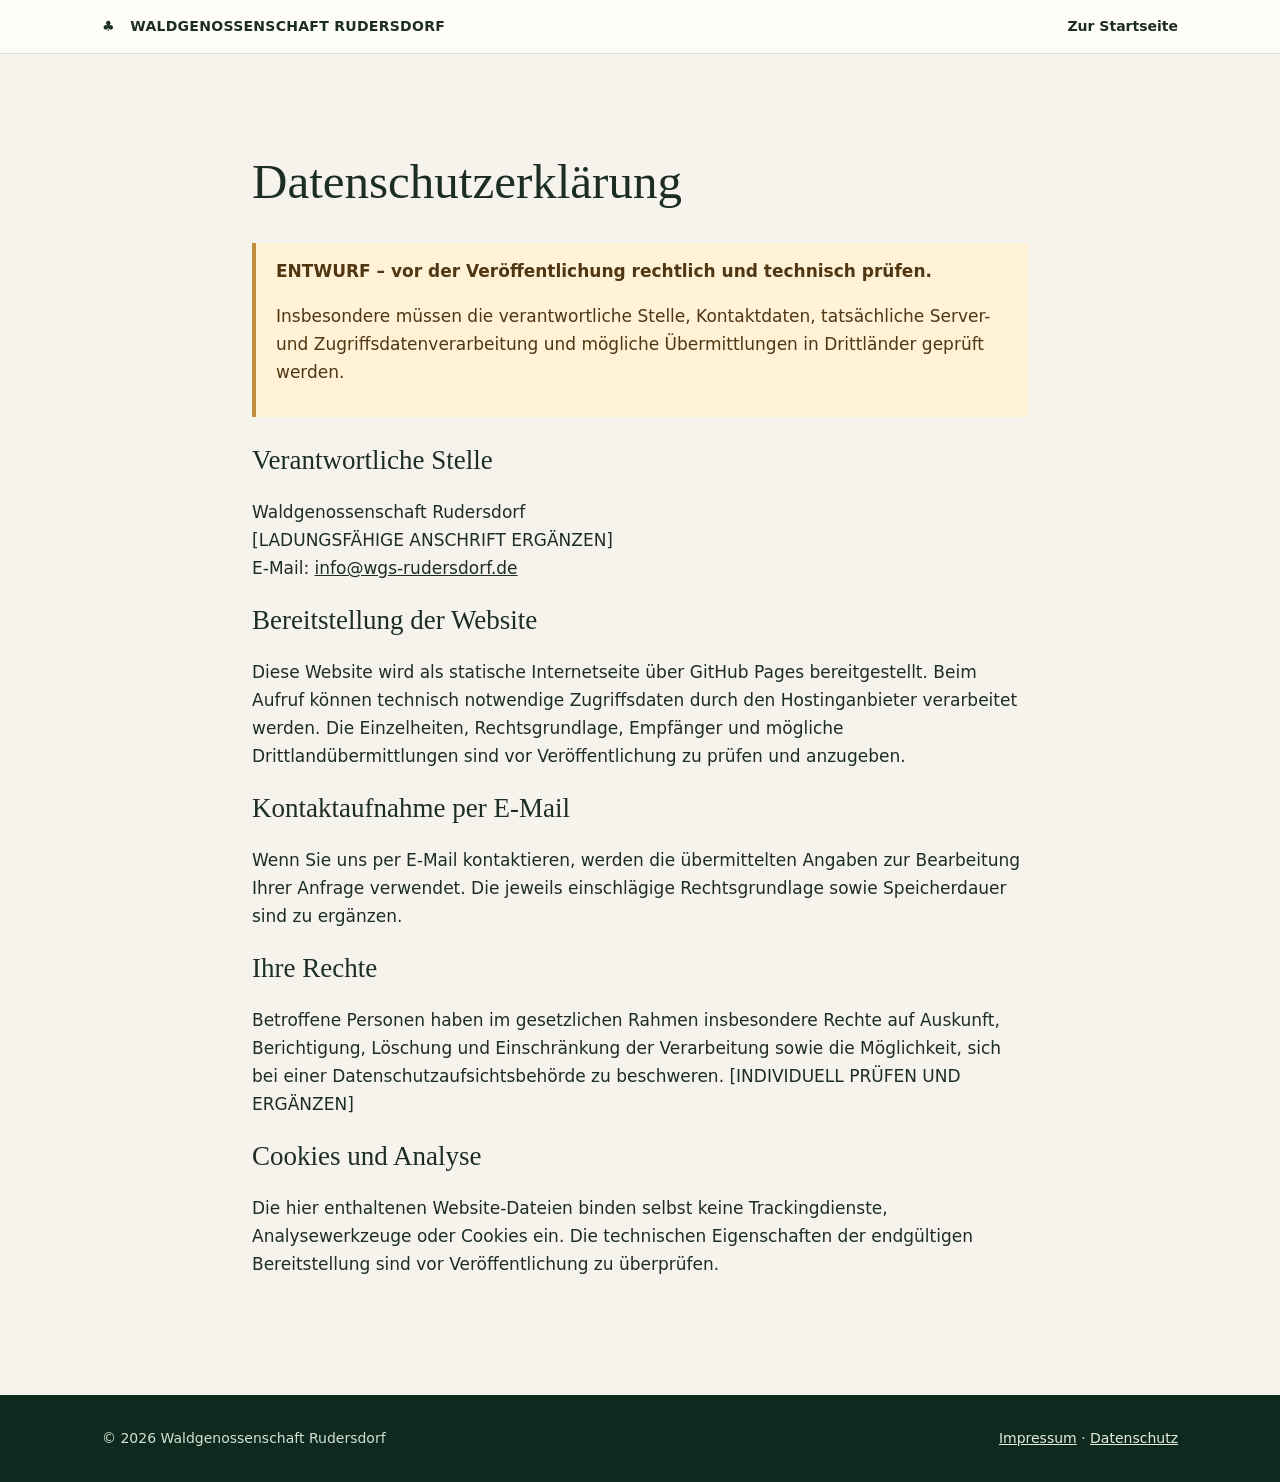
==== datenschutz.html @ ef657fe1 "Add files via upload" ====
<!doctype html><html lang="de"><head><meta charset="utf-8"><meta name="viewport" content="width=device-width,initial-scale=1"><link rel="stylesheet" href="styles.css"><title>Datenschutz – Waldgenossenschaft Rudersdorf</title></head><body><header><div class="nav"><a class="brand" href="index.html">♣ &nbsp; WALDGENOSSENSCHAFT RUDERSDORF</a><nav><a href="index.html">Zur Startseite</a></nav></div></header><main class="legal"><h1>Datenschutzerklärung</h1><div class="notice"><strong>ENTWURF – vor der Veröffentlichung rechtlich und technisch prüfen.</strong><p>Insbesondere müssen die verantwortliche Stelle, Kontaktdaten, tatsächliche Server- und Zugriffsdatenverarbeitung und mögliche Übermittlungen in Drittländer geprüft werden.</p></div><h2>Verantwortliche Stelle</h2><p>Waldgenossenschaft Rudersdorf<br>[LADUNGSFÄHIGE ANSCHRIFT ERGÄNZEN]<br>E-Mail: <a href="mailto:info@wgs-rudersdorf.de">info@wgs-rudersdorf.de</a></p><h2>Bereitstellung der Website</h2><p>Diese Website wird als statische Internetseite über GitHub Pages bereitgestellt. Beim Aufruf können technisch notwendige Zugriffsdaten durch den Hostinganbieter verarbeitet werden. Die Einzelheiten, Rechtsgrundlage, Empfänger und mögliche Drittlandübermittlungen sind vor Veröffentlichung zu prüfen und anzugeben.</p><h2>Kontaktaufnahme per E-Mail</h2><p>Wenn Sie uns per E-Mail kontaktieren, werden die übermittelten Angaben zur Bearbeitung Ihrer Anfrage verwendet. Die jeweils einschlägige Rechtsgrundlage sowie Speicherdauer sind zu ergänzen.</p><h2>Ihre Rechte</h2><p>Betroffene Personen haben im gesetzlichen Rahmen insbesondere Rechte auf Auskunft, Berichtigung, Löschung und Einschränkung der Verarbeitung sowie die Möglichkeit, sich bei einer Datenschutzaufsichtsbehörde zu beschweren. [INDIVIDUELL PRÜFEN UND ERGÄNZEN]</p><h2>Cookies und Analyse</h2><p>Die hier enthaltenen Website-Dateien binden selbst keine Trackingdienste, Analysewerkzeuge oder Cookies ein. Die technischen Eigenschaften der endgültigen Bereitstellung sind vor Veröffentlichung zu überprüfen.</p></main><footer><div class="container"><span>© 2026 Waldgenossenschaft Rudersdorf</span><span><a href="impressum.html">Impressum</a> · <a href="datenschutz.html">Datenschutz</a></span></div></footer></body></html>
---- styles.css ----
:root{--forest:#153b2c;--leaf:#326347;--cream:#f6f3ec;--paper:#fffdf8;--ink:#1c2d25;--muted:#5c6c61;--gold:#c59a59;--line:#d8dfd4}*{box-sizing:border-box}html{scroll-behavior:smooth}body{margin:0;background:var(--cream);color:var(--ink);font:17px/1.65 system-ui,-apple-system,Segoe UI,Arial,sans-serif}a{color:inherit}a:focus-visible{outline:3px solid #c59a59;outline-offset:4px}header{position:sticky;top:0;z-index:4;background:rgba(255,253,248,.96);backdrop-filter:blur(12px);border-bottom:1px solid var(--line)}.nav{max-width:1120px;margin:auto;padding:15px 22px;display:flex;align-items:center;justify-content:space-between;gap:15px}.brand{display:flex;align-items:center;gap:12px;text-decoration:none;font-size:14px;line-height:1.2;font-weight:760;letter-spacing:.02em}.brandmark{font-size:29px;color:var(--leaf)}nav{display:flex;gap:20px;flex-wrap:wrap}nav a{text-decoration:none;font-size:14px;font-weight:650}nav a:hover{color:var(--leaf)}.hero{background:radial-gradient(circle at 80% 20%,#3d7150 0%,transparent 45%),linear-gradient(125deg,#0d3024,#1c4937 70%,#274b39);color:#fff;position:relative;overflow:hidden}.hero:after{content:' ';position:absolute;bottom:-160px;right:-100px;width:550px;height:550px;border:1px solid rgba(255,255,255,.1);border-radius:50%;box-shadow:0 0 0 75px rgba(255,255,255,.027),0 0 0 150px rgba(255,255,255,.022)}.heroinner{max-width:1120px;margin:auto;min-height:475px;padding:85px 22px;display:flex;align-items:center;position:relative;z-index:1}.eyebrow{text-transform:uppercase;letter-spacing:.24em;font-size:12px;font-weight:780;color:#e6c48c}.hero h1{font:normal clamp(43px,7vw,82px)/1.08 Georgia,'Times New Roman',serif;letter-spacing:-.04em;margin:19px 0 22px;max-width:850px}.hero p{max-width:620px;font-size:20px;color:#e5ede7;margin:0 0 30px}.btn{display:inline-block;text-decoration:none;background:#d7ae6d;color:#172c23;font-size:14px;font-weight:760;padding:13px 22px;border-radius:4px}.btn:hover{background:#f1ca8b}.container{max-width:1120px;margin:auto;padding:0 22px}.section{padding:79px 0}.section.alt{background:#eaece3}.section h2{font:normal clamp(33px,4vw,49px)/1.2 Georgia,serif;letter-spacing:-.025em;margin:7px 0 22px}.kicker{font-size:12px;color:#557258;text-transform:uppercase;letter-spacing:.2em;font-weight:800}.lead{font-size:20px;color:#45594b;max-width:770px}.grid{display:grid;grid-template-columns:repeat(3,1fr);gap:20px}.tile{background:var(--paper);padding:27px;border:1px solid var(--line);border-radius:5px}.tile h3{font:normal 25px/1.25 Georgia,serif;margin:4px 0 14px}.tile p{margin:0;color:#526157}.two{display:grid;grid-template-columns:1fr 1fr;gap:55px;align-items:center}.photo{width:100%;display:block;border-radius:6px;box-shadow:0 20px 48px #1c342321}.caption{font-size:13px;color:#657468;margin-top:10px}.timeline{display:grid;grid-template-columns:repeat(3,1fr);gap:22px}.moment{border-top:3px solid var(--gold);padding-top:13px}.moment b{font:normal 30px Georgia,serif;color:var(--forest)}.moment p{font-size:15px}.people{display:grid;grid-template-columns:repeat(3,1fr);gap:20px}.person{padding:24px 22px;border:1px solid var(--line);background:var(--paper)}.person small{display:block;font-size:12px;text-transform:uppercase;letter-spacing:.1em;color:#69816e}.person strong{font:normal 25px Georgia,serif}.contact{background:var(--forest);color:white;border-radius:7px;padding:40px;display:flex;justify-content:space-between;align-items:center;gap:20px}.contact a{color:#f5d5a4}.contact p{margin:4px 0;color:#d6e7dc}footer{background:#0e2a1f;color:#d4e0d6;padding:32px 0;font-size:14px}footer .container{display:flex;gap:20px;justify-content:space-between;flex-wrap:wrap}footer a{color:#e6e9df}main ul{padding-left:1.1em}.legal{max-width:820px;margin:0 auto;padding:66px 22px 100px}.legal h1{font:normal 49px Georgia,serif}.legal h2{font:normal 27px Georgia,serif}.notice{background:#fff2d7;color:#503611;border-left:4px solid #bf8e3e;padding:14px 20px;margin:28px 0}.muted{color:var(--muted)}@media(max-width:760px){.nav{align-items:flex-start;flex-direction:column}nav{gap:12px}.heroinner{min-height:400px;padding:65px 22px}.hero h1{font-size:45px}.hero p{font-size:17px}.grid,.two,.timeline,.people{grid-template-columns:1fr}.section{padding:54px 0}.contact{align-items:flex-start;flex-direction:column;padding:27px}}
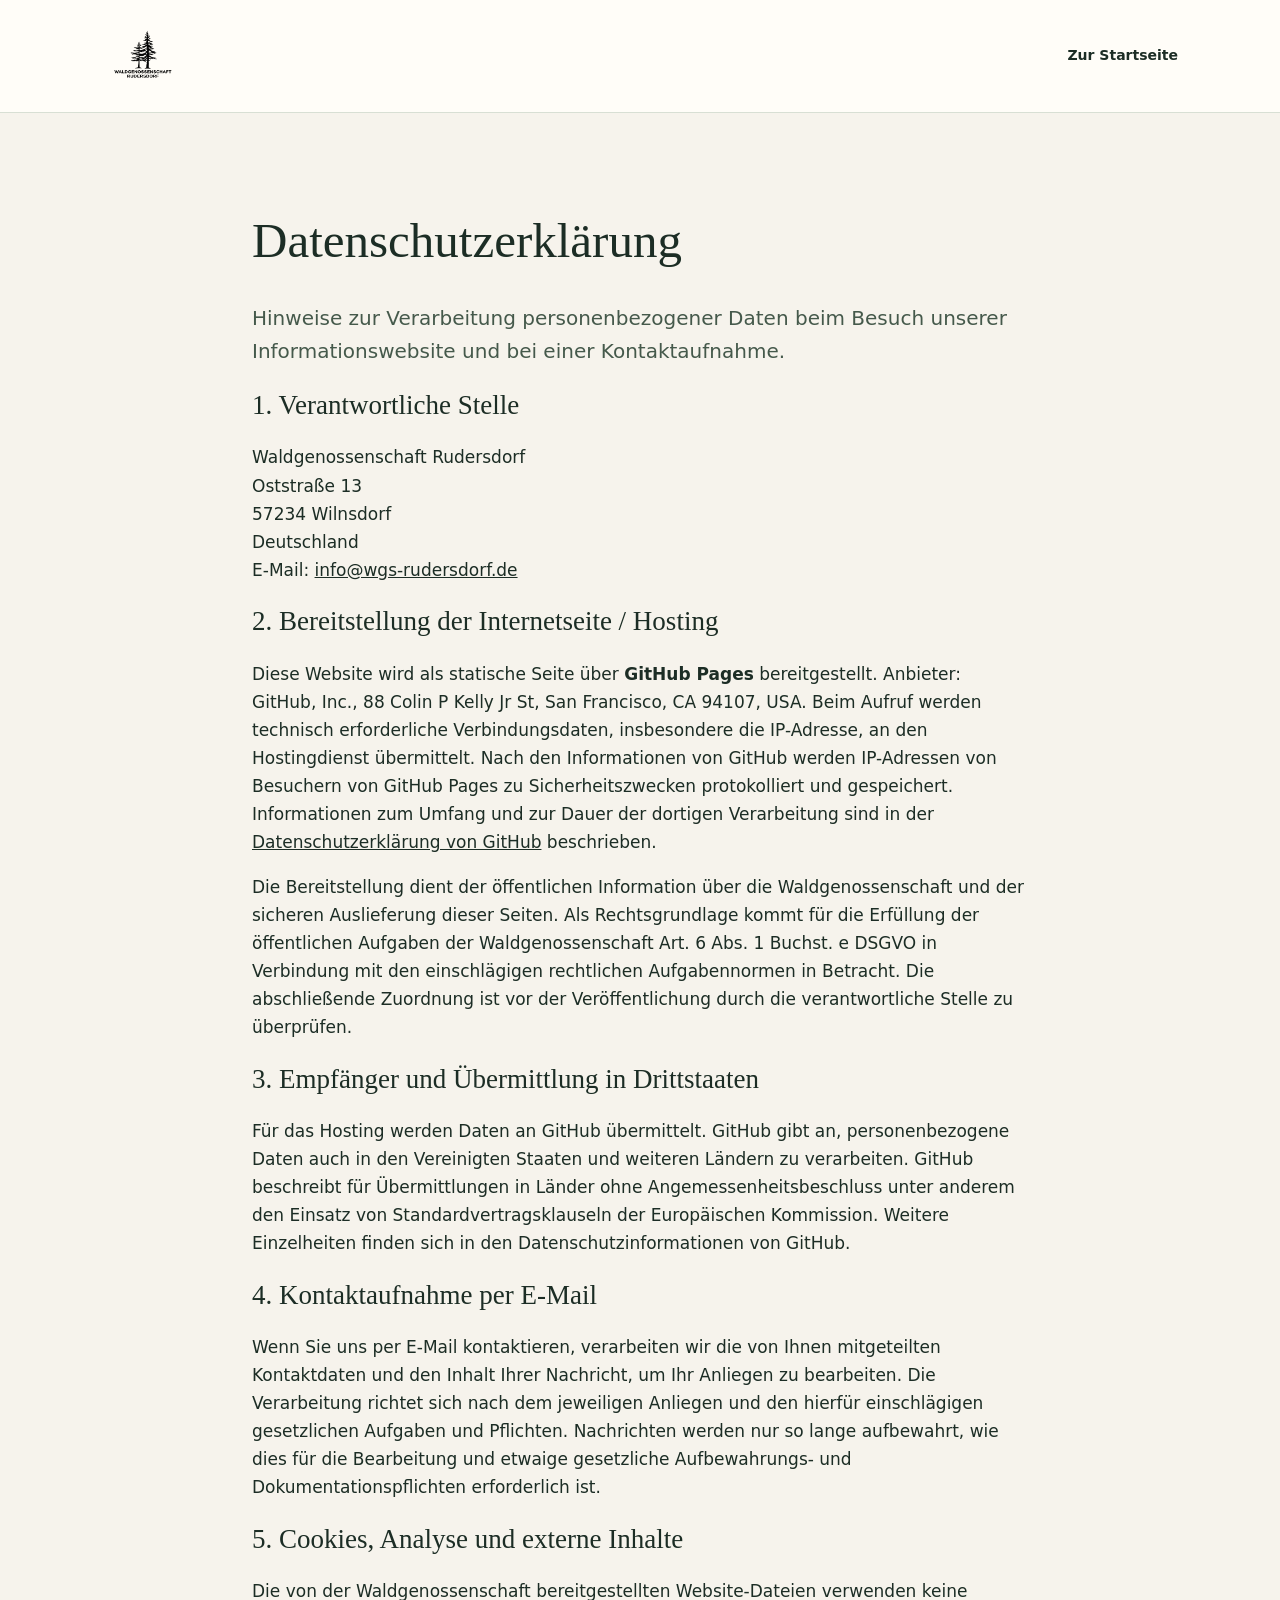
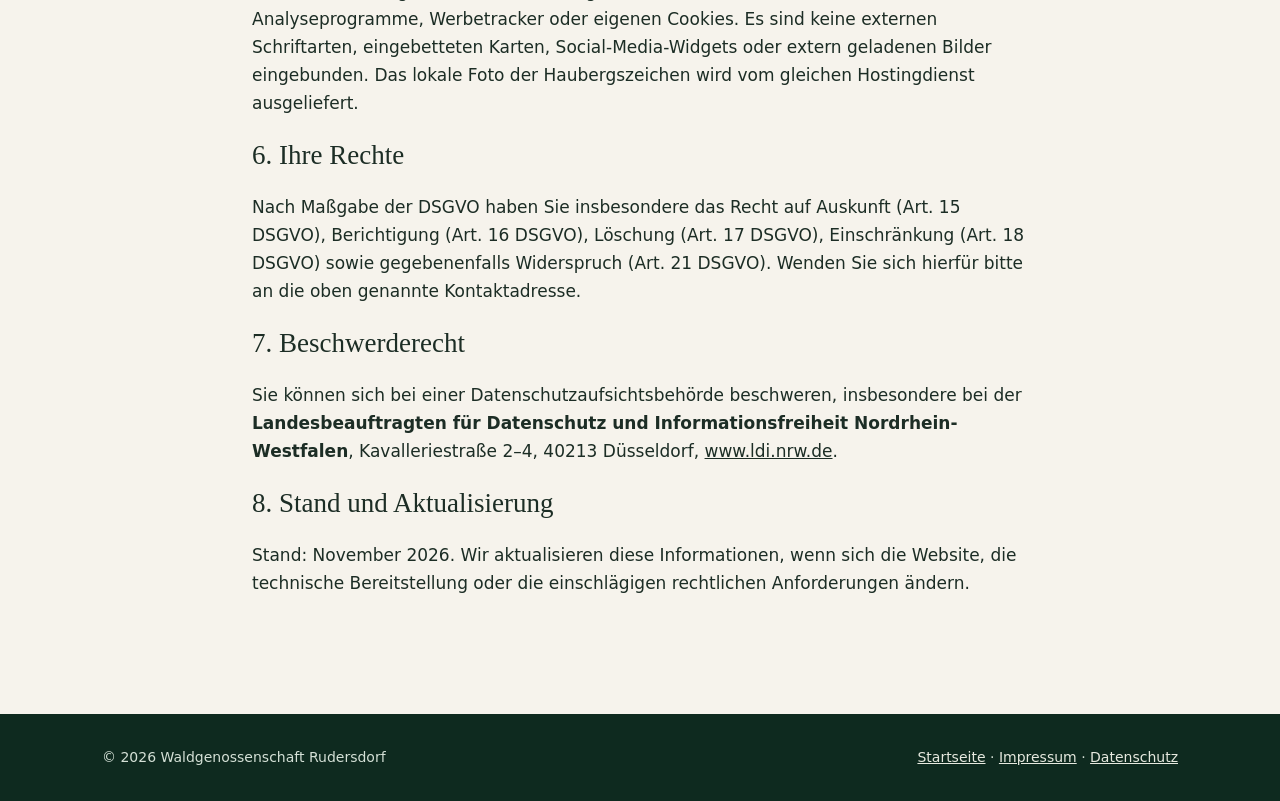
==== commit 64588f22: "Add files via upload" ====
--- a/datenschutz.html
+++ b/datenschutz.html
@@ -1 +1,11 @@
-<!doctype html><html lang="de"><head><meta charset="utf-8"><meta name="viewport" content="width=device-width,initial-scale=1"><link rel="stylesheet" href="styles.css"><title>Datenschutz – Waldgenossenschaft Rudersdorf</title></head><body><header><div class="nav"><a class="brand" href="index.html">♣ &nbsp; WALDGENOSSENSCHAFT RUDERSDORF</a><nav><a href="index.html">Zur Startseite</a></nav></div></header><main class="legal"><h1>Datenschutzerklärung</h1><div class="notice"><strong>ENTWURF – vor der Veröffentlichung rechtlich und technisch prüfen.</strong><p>Insbesondere müssen die verantwortliche Stelle, Kontaktdaten, tatsächliche Server- und Zugriffsdatenverarbeitung und mögliche Übermittlungen in Drittländer geprüft werden.</p></div><h2>Verantwortliche Stelle</h2><p>Waldgenossenschaft Rudersdorf<br>[LADUNGSFÄHIGE ANSCHRIFT ERGÄNZEN]<br>E-Mail: <a href="mailto:info@wgs-rudersdorf.de">info@wgs-rudersdorf.de</a></p><h2>Bereitstellung der Website</h2><p>Diese Website wird als statische Internetseite über GitHub Pages bereitgestellt. Beim Aufruf können technisch notwendige Zugriffsdaten durch den Hostinganbieter verarbeitet werden. Die Einzelheiten, Rechtsgrundlage, Empfänger und mögliche Drittlandübermittlungen sind vor Veröffentlichung zu prüfen und anzugeben.</p><h2>Kontaktaufnahme per E-Mail</h2><p>Wenn Sie uns per E-Mail kontaktieren, werden die übermittelten Angaben zur Bearbeitung Ihrer Anfrage verwendet. Die jeweils einschlägige Rechtsgrundlage sowie Speicherdauer sind zu ergänzen.</p><h2>Ihre Rechte</h2><p>Betroffene Personen haben im gesetzlichen Rahmen insbesondere Rechte auf Auskunft, Berichtigung, Löschung und Einschränkung der Verarbeitung sowie die Möglichkeit, sich bei einer Datenschutzaufsichtsbehörde zu beschweren. [INDIVIDUELL PRÜFEN UND ERGÄNZEN]</p><h2>Cookies und Analyse</h2><p>Die hier enthaltenen Website-Dateien binden selbst keine Trackingdienste, Analysewerkzeuge oder Cookies ein. Die technischen Eigenschaften der endgültigen Bereitstellung sind vor Veröffentlichung zu überprüfen.</p></main><footer><div class="container"><span>© 2026 Waldgenossenschaft Rudersdorf</span><span><a href="impressum.html">Impressum</a> · <a href="datenschutz.html">Datenschutz</a></span></div></footer></body></html>+<!doctype html><html lang="de"><head><meta charset="utf-8"><meta name="viewport" content="width=device-width,initial-scale=1"><meta name="robots" content="index,follow"><link rel="stylesheet" href="styles.css"><title>Datenschutz – Waldgenossenschaft Rudersdorf</title></head><body><header><div class="nav"><a class="brand" href="index.html"><img class="brand-logo" src="assets/logo.png" alt="Waldgenossenschaft Rudersdorf – Logo"></a><nav aria-label="Navigation"><a href="index.html">Zur Startseite</a></nav></div></header><main class="legal"><h1>Datenschutzerklärung</h1><p class="lead">Hinweise zur Verarbeitung personenbezogener Daten beim Besuch unserer Informationswebsite und bei einer Kontaktaufnahme.</p>
+<h2>1. Verantwortliche Stelle</h2><p>Waldgenossenschaft Rudersdorf<br>Oststraße 13<br>57234 Wilnsdorf<br>Deutschland<br>E-Mail: <a href="mailto:info@wgs-rudersdorf.de">info@wgs-rudersdorf.de</a></p>
+<h2>2. Bereitstellung der Internetseite / Hosting</h2><p>Diese Website wird als statische Seite über <strong>GitHub Pages</strong> bereitgestellt. Anbieter: GitHub, Inc., 88 Colin P Kelly Jr St, San Francisco, CA 94107, USA. Beim Aufruf werden technisch erforderliche Verbindungsdaten, insbesondere die IP-Adresse, an den Hostingdienst übermittelt. Nach den Informationen von GitHub werden IP-Adressen von Besuchern von GitHub Pages zu Sicherheitszwecken protokolliert und gespeichert. Informationen zum Umfang und zur Dauer der dortigen Verarbeitung sind in der <a href="https://docs.github.com/de/site-policy/privacy-policies/github-general-privacy-statement" rel="noopener noreferrer">Datenschutzerklärung von GitHub</a> beschrieben.</p>
+<p>Die Bereitstellung dient der öffentlichen Information über die Waldgenossenschaft und der sicheren Auslieferung dieser Seiten. Als Rechtsgrundlage kommt für die Erfüllung der öffentlichen Aufgaben der Waldgenossenschaft Art. 6 Abs. 1 Buchst. e DSGVO in Verbindung mit den einschlägigen rechtlichen Aufgabennormen in Betracht. Die abschließende Zuordnung ist vor der Veröffentlichung durch die verantwortliche Stelle zu überprüfen.</p>
+<h2>3. Empfänger und Übermittlung in Drittstaaten</h2><p>Für das Hosting werden Daten an GitHub übermittelt. GitHub gibt an, personenbezogene Daten auch in den Vereinigten Staaten und weiteren Ländern zu verarbeiten. GitHub beschreibt für Übermittlungen in Länder ohne Angemessenheitsbeschluss unter anderem den Einsatz von Standardvertragsklauseln der Europäischen Kommission. Weitere Einzelheiten finden sich in den Datenschutzinformationen von GitHub.</p>
+<h2>4. Kontaktaufnahme per E-Mail</h2><p>Wenn Sie uns per E-Mail kontaktieren, verarbeiten wir die von Ihnen mitgeteilten Kontaktdaten und den Inhalt Ihrer Nachricht, um Ihr Anliegen zu bearbeiten. Die Verarbeitung richtet sich nach dem jeweiligen Anliegen und den hierfür einschlägigen gesetzlichen Aufgaben und Pflichten. Nachrichten werden nur so lange aufbewahrt, wie dies für die Bearbeitung und etwaige gesetzliche Aufbewahrungs- und Dokumentationspflichten erforderlich ist.</p>
+<h2>5. Cookies, Analyse und externe Inhalte</h2><p>Die von der Waldgenossenschaft bereitgestellten Website-Dateien verwenden keine Analyseprogramme, Werbetracker oder eigenen Cookies. Es sind keine externen Schriftarten, eingebetteten Karten, Social-Media-Widgets oder extern geladenen Bilder eingebunden. Das lokale Foto der Haubergszeichen wird vom gleichen Hostingdienst ausgeliefert.</p>
+<h2>6. Ihre Rechte</h2><p>Nach Maßgabe der DSGVO haben Sie insbesondere das Recht auf Auskunft (Art. 15 DSGVO), Berichtigung (Art. 16 DSGVO), Löschung (Art. 17 DSGVO), Einschränkung (Art. 18 DSGVO) sowie gegebenenfalls Widerspruch (Art. 21 DSGVO). Wenden Sie sich hierfür bitte an die oben genannte Kontaktadresse.</p>
+<h2>7. Beschwerderecht</h2><p>Sie können sich bei einer Datenschutzaufsichtsbehörde beschweren, insbesondere bei der <strong>Landesbeauftragten für Datenschutz und Informationsfreiheit Nordrhein-Westfalen</strong>, Kavalleriestraße 2–4, 40213 Düsseldorf, <a href="https://www.ldi.nrw.de/" rel="noopener noreferrer">www.ldi.nrw.de</a>.</p>
+<h2>8. Stand und Aktualisierung</h2><p>Stand: November 2026. Wir aktualisieren diese Informationen, wenn sich die Website, die technische Bereitstellung oder die einschlägigen rechtlichen Anforderungen ändern.</p>
+</main><footer><div class="container"><span>© 2026 Waldgenossenschaft Rudersdorf</span><span><a href="index.html">Startseite</a> · <a href="impressum.html">Impressum</a> · <a href="datenschutz.html">Datenschutz</a></span></div></footer></body></html>
--- a/styles.css
+++ b/styles.css
@@ -1,2 +1,6 @@
 
 :root{--forest:#153b2c;--leaf:#326347;--cream:#f6f3ec;--paper:#fffdf8;--ink:#1c2d25;--muted:#5c6c61;--gold:#c59a59;--line:#d8dfd4}*{box-sizing:border-box}html{scroll-behavior:smooth}body{margin:0;background:var(--cream);color:var(--ink);font:17px/1.65 system-ui,-apple-system,Segoe UI,Arial,sans-serif}a{color:inherit}a:focus-visible{outline:3px solid #c59a59;outline-offset:4px}header{position:sticky;top:0;z-index:4;background:rgba(255,253,248,.96);backdrop-filter:blur(12px);border-bottom:1px solid var(--line)}.nav{max-width:1120px;margin:auto;padding:15px 22px;display:flex;align-items:center;justify-content:space-between;gap:15px}.brand{display:flex;align-items:center;gap:12px;text-decoration:none;font-size:14px;line-height:1.2;font-weight:760;letter-spacing:.02em}.brandmark{font-size:29px;color:var(--leaf)}nav{display:flex;gap:20px;flex-wrap:wrap}nav a{text-decoration:none;font-size:14px;font-weight:650}nav a:hover{color:var(--leaf)}.hero{background:radial-gradient(circle at 80% 20%,#3d7150 0%,transparent 45%),linear-gradient(125deg,#0d3024,#1c4937 70%,#274b39);color:#fff;position:relative;overflow:hidden}.hero:after{content:' ';position:absolute;bottom:-160px;right:-100px;width:550px;height:550px;border:1px solid rgba(255,255,255,.1);border-radius:50%;box-shadow:0 0 0 75px rgba(255,255,255,.027),0 0 0 150px rgba(255,255,255,.022)}.heroinner{max-width:1120px;margin:auto;min-height:475px;padding:85px 22px;display:flex;align-items:center;position:relative;z-index:1}.eyebrow{text-transform:uppercase;letter-spacing:.24em;font-size:12px;font-weight:780;color:#e6c48c}.hero h1{font:normal clamp(43px,7vw,82px)/1.08 Georgia,'Times New Roman',serif;letter-spacing:-.04em;margin:19px 0 22px;max-width:850px}.hero p{max-width:620px;font-size:20px;color:#e5ede7;margin:0 0 30px}.btn{display:inline-block;text-decoration:none;background:#d7ae6d;color:#172c23;font-size:14px;font-weight:760;padding:13px 22px;border-radius:4px}.btn:hover{background:#f1ca8b}.container{max-width:1120px;margin:auto;padding:0 22px}.section{padding:79px 0}.section.alt{background:#eaece3}.section h2{font:normal clamp(33px,4vw,49px)/1.2 Georgia,serif;letter-spacing:-.025em;margin:7px 0 22px}.kicker{font-size:12px;color:#557258;text-transform:uppercase;letter-spacing:.2em;font-weight:800}.lead{font-size:20px;color:#45594b;max-width:770px}.grid{display:grid;grid-template-columns:repeat(3,1fr);gap:20px}.tile{background:var(--paper);padding:27px;border:1px solid var(--line);border-radius:5px}.tile h3{font:normal 25px/1.25 Georgia,serif;margin:4px 0 14px}.tile p{margin:0;color:#526157}.two{display:grid;grid-template-columns:1fr 1fr;gap:55px;align-items:center}.photo{width:100%;display:block;border-radius:6px;box-shadow:0 20px 48px #1c342321}.caption{font-size:13px;color:#657468;margin-top:10px}.timeline{display:grid;grid-template-columns:repeat(3,1fr);gap:22px}.moment{border-top:3px solid var(--gold);padding-top:13px}.moment b{font:normal 30px Georgia,serif;color:var(--forest)}.moment p{font-size:15px}.people{display:grid;grid-template-columns:repeat(3,1fr);gap:20px}.person{padding:24px 22px;border:1px solid var(--line);background:var(--paper)}.person small{display:block;font-size:12px;text-transform:uppercase;letter-spacing:.1em;color:#69816e}.person strong{font:normal 25px Georgia,serif}.contact{background:var(--forest);color:white;border-radius:7px;padding:40px;display:flex;justify-content:space-between;align-items:center;gap:20px}.contact a{color:#f5d5a4}.contact p{margin:4px 0;color:#d6e7dc}footer{background:#0e2a1f;color:#d4e0d6;padding:32px 0;font-size:14px}footer .container{display:flex;gap:20px;justify-content:space-between;flex-wrap:wrap}footer a{color:#e6e9df}main ul{padding-left:1.1em}.legal{max-width:820px;margin:0 auto;padding:66px 22px 100px}.legal h1{font:normal 49px Georgia,serif}.legal h2{font:normal 27px Georgia,serif}.notice{background:#fff2d7;color:#503611;border-left:4px solid #bf8e3e;padding:14px 20px;margin:28px 0}.muted{color:var(--muted)}@media(max-width:760px){.nav{align-items:flex-start;flex-direction:column}nav{gap:12px}.heroinner{min-height:400px;padding:65px 22px}.hero h1{font-size:45px}.hero p{font-size:17px}.grid,.two,.timeline,.people{grid-template-columns:1fr}.section{padding:54px 0}.contact{align-items:flex-start;flex-direction:column;padding:27px}}
+
+/* Offizielles Logo mit transparentem Hintergrund */
+.brand-logo{display:block;width:auto;height:82px;max-width:250px;object-fit:contain}
+@media(max-width:760px){.brand-logo{height:72px}}
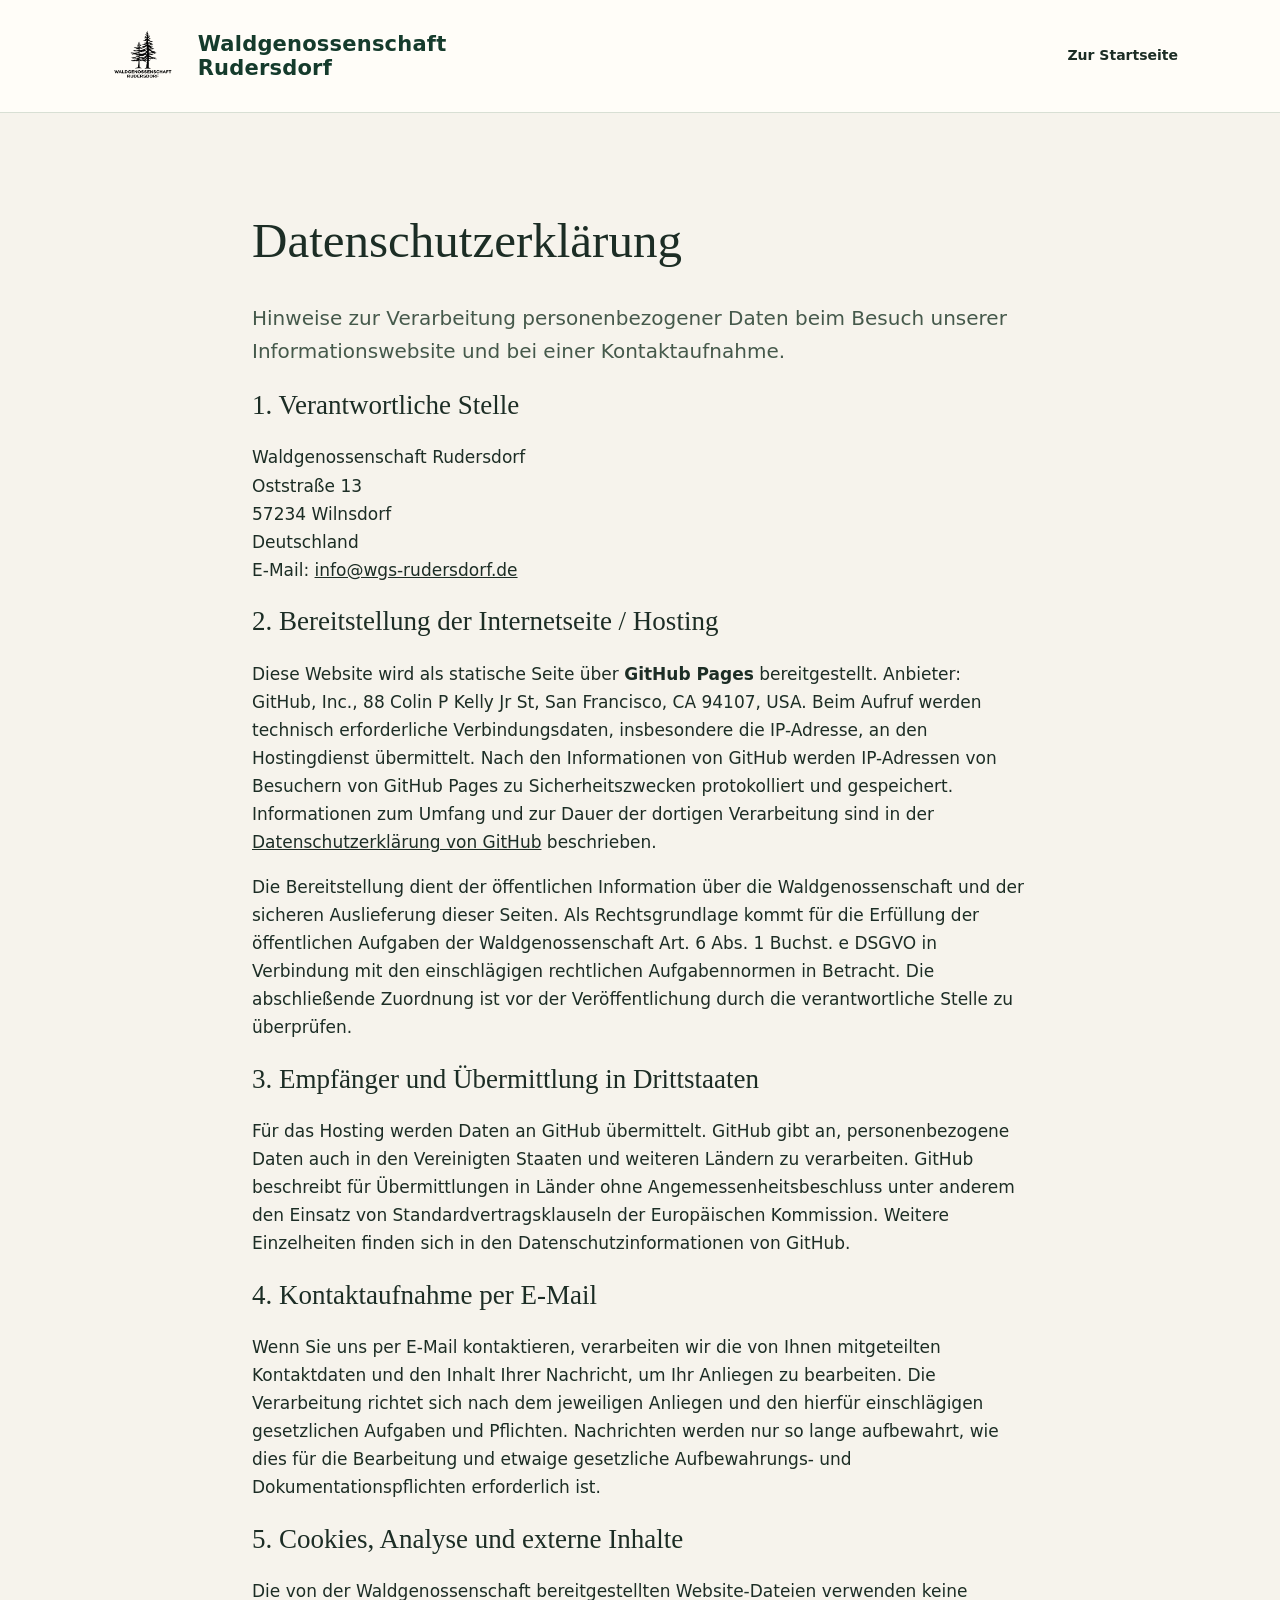
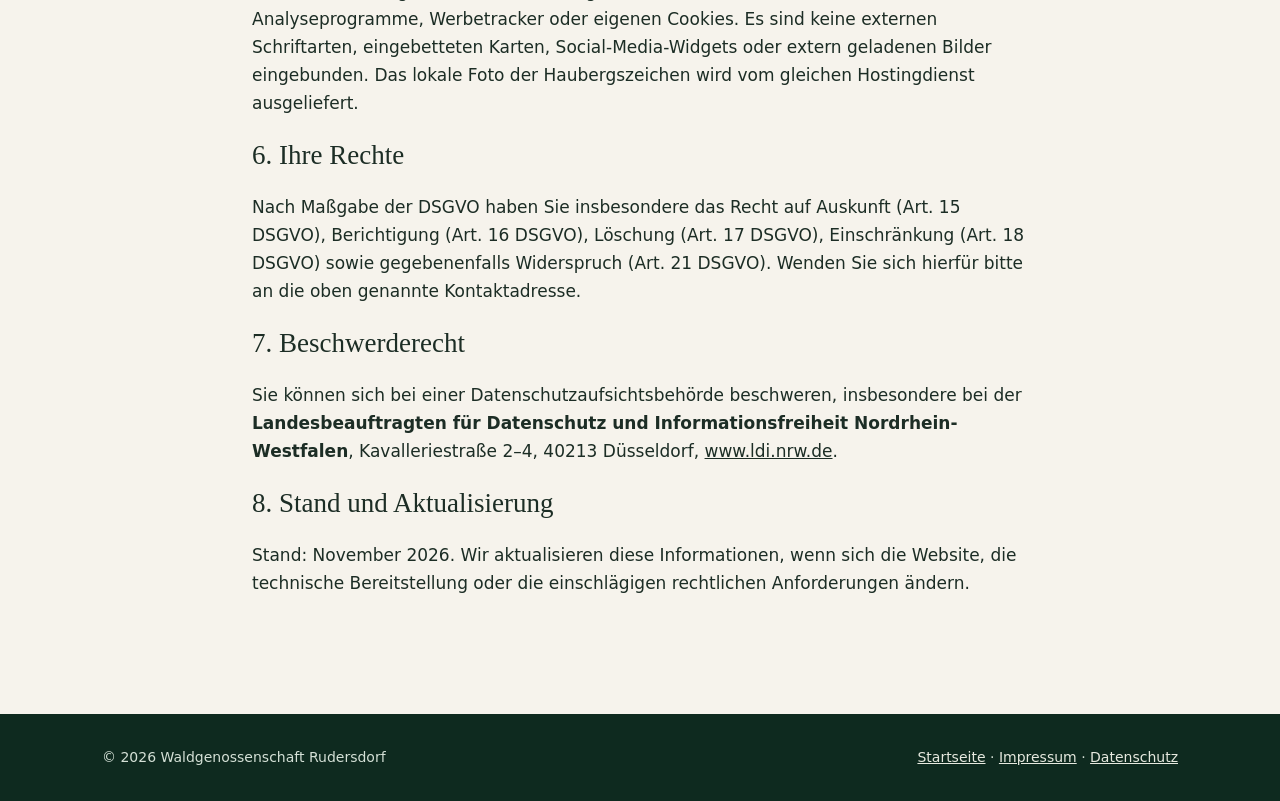
==== commit 31879846: "Add files via upload" ====
--- a/datenschutz.html
+++ b/datenschutz.html
@@ -1,4 +1,4 @@
-<!doctype html><html lang="de"><head><meta charset="utf-8"><meta name="viewport" content="width=device-width,initial-scale=1"><meta name="robots" content="index,follow"><link rel="stylesheet" href="styles.css"><title>Datenschutz – Waldgenossenschaft Rudersdorf</title></head><body><header><div class="nav"><a class="brand" href="index.html"><img class="brand-logo" src="assets/logo.png" alt="Waldgenossenschaft Rudersdorf – Logo"></a><nav aria-label="Navigation"><a href="index.html">Zur Startseite</a></nav></div></header><main class="legal"><h1>Datenschutzerklärung</h1><p class="lead">Hinweise zur Verarbeitung personenbezogener Daten beim Besuch unserer Informationswebsite und bei einer Kontaktaufnahme.</p>
+<!doctype html><html lang="de"><head><meta charset="utf-8"><meta name="viewport" content="width=device-width,initial-scale=1"><meta name="robots" content="index,follow"><link rel="stylesheet" href="styles.css"><title>Datenschutz – Waldgenossenschaft Rudersdorf</title></head><body><header><div class="nav"><a class="brand" href="index.html"><img class="brand-logo" src="assets/logo.png" alt="Logo der Waldgenossenschaft Rudersdorf"><span class="brand-name">Waldgenossenschaft<br>Rudersdorf</span></a><nav aria-label="Navigation"><a href="index.html">Zur Startseite</a></nav></div></header><main class="legal"><h1>Datenschutzerklärung</h1><p class="lead">Hinweise zur Verarbeitung personenbezogener Daten beim Besuch unserer Informationswebsite und bei einer Kontaktaufnahme.</p>
 <h2>1. Verantwortliche Stelle</h2><p>Waldgenossenschaft Rudersdorf<br>Oststraße 13<br>57234 Wilnsdorf<br>Deutschland<br>E-Mail: <a href="mailto:info@wgs-rudersdorf.de">info@wgs-rudersdorf.de</a></p>
 <h2>2. Bereitstellung der Internetseite / Hosting</h2><p>Diese Website wird als statische Seite über <strong>GitHub Pages</strong> bereitgestellt. Anbieter: GitHub, Inc., 88 Colin P Kelly Jr St, San Francisco, CA 94107, USA. Beim Aufruf werden technisch erforderliche Verbindungsdaten, insbesondere die IP-Adresse, an den Hostingdienst übermittelt. Nach den Informationen von GitHub werden IP-Adressen von Besuchern von GitHub Pages zu Sicherheitszwecken protokolliert und gespeichert. Informationen zum Umfang und zur Dauer der dortigen Verarbeitung sind in der <a href="https://docs.github.com/de/site-policy/privacy-policies/github-general-privacy-statement" rel="noopener noreferrer">Datenschutzerklärung von GitHub</a> beschrieben.</p>
 <p>Die Bereitstellung dient der öffentlichen Information über die Waldgenossenschaft und der sicheren Auslieferung dieser Seiten. Als Rechtsgrundlage kommt für die Erfüllung der öffentlichen Aufgaben der Waldgenossenschaft Art. 6 Abs. 1 Buchst. e DSGVO in Verbindung mit den einschlägigen rechtlichen Aufgabennormen in Betracht. Die abschließende Zuordnung ist vor der Veröffentlichung durch die verantwortliche Stelle zu überprüfen.</p>
--- a/styles.css
+++ b/styles.css
@@ -4,3 +4,8 @@
 /* Offizielles Logo mit transparentem Hintergrund */
 .brand-logo{display:block;width:auto;height:82px;max-width:250px;object-fit:contain}
 @media(max-width:760px){.brand-logo{height:72px}}
+
+/* Schriftzug rechts neben dem freigestellten Logo */
+.brand-name{display:block;font-size:clamp(16px,1.65vw,21px);font-weight:780;line-height:1.15;letter-spacing:.01em;color:var(--forest)}
+.brand{flex-shrink:0;gap:14px}
+@media(max-width:760px){.brand-name{font-size:17px}.brand-logo{height:66px}.brand{gap:10px}}
